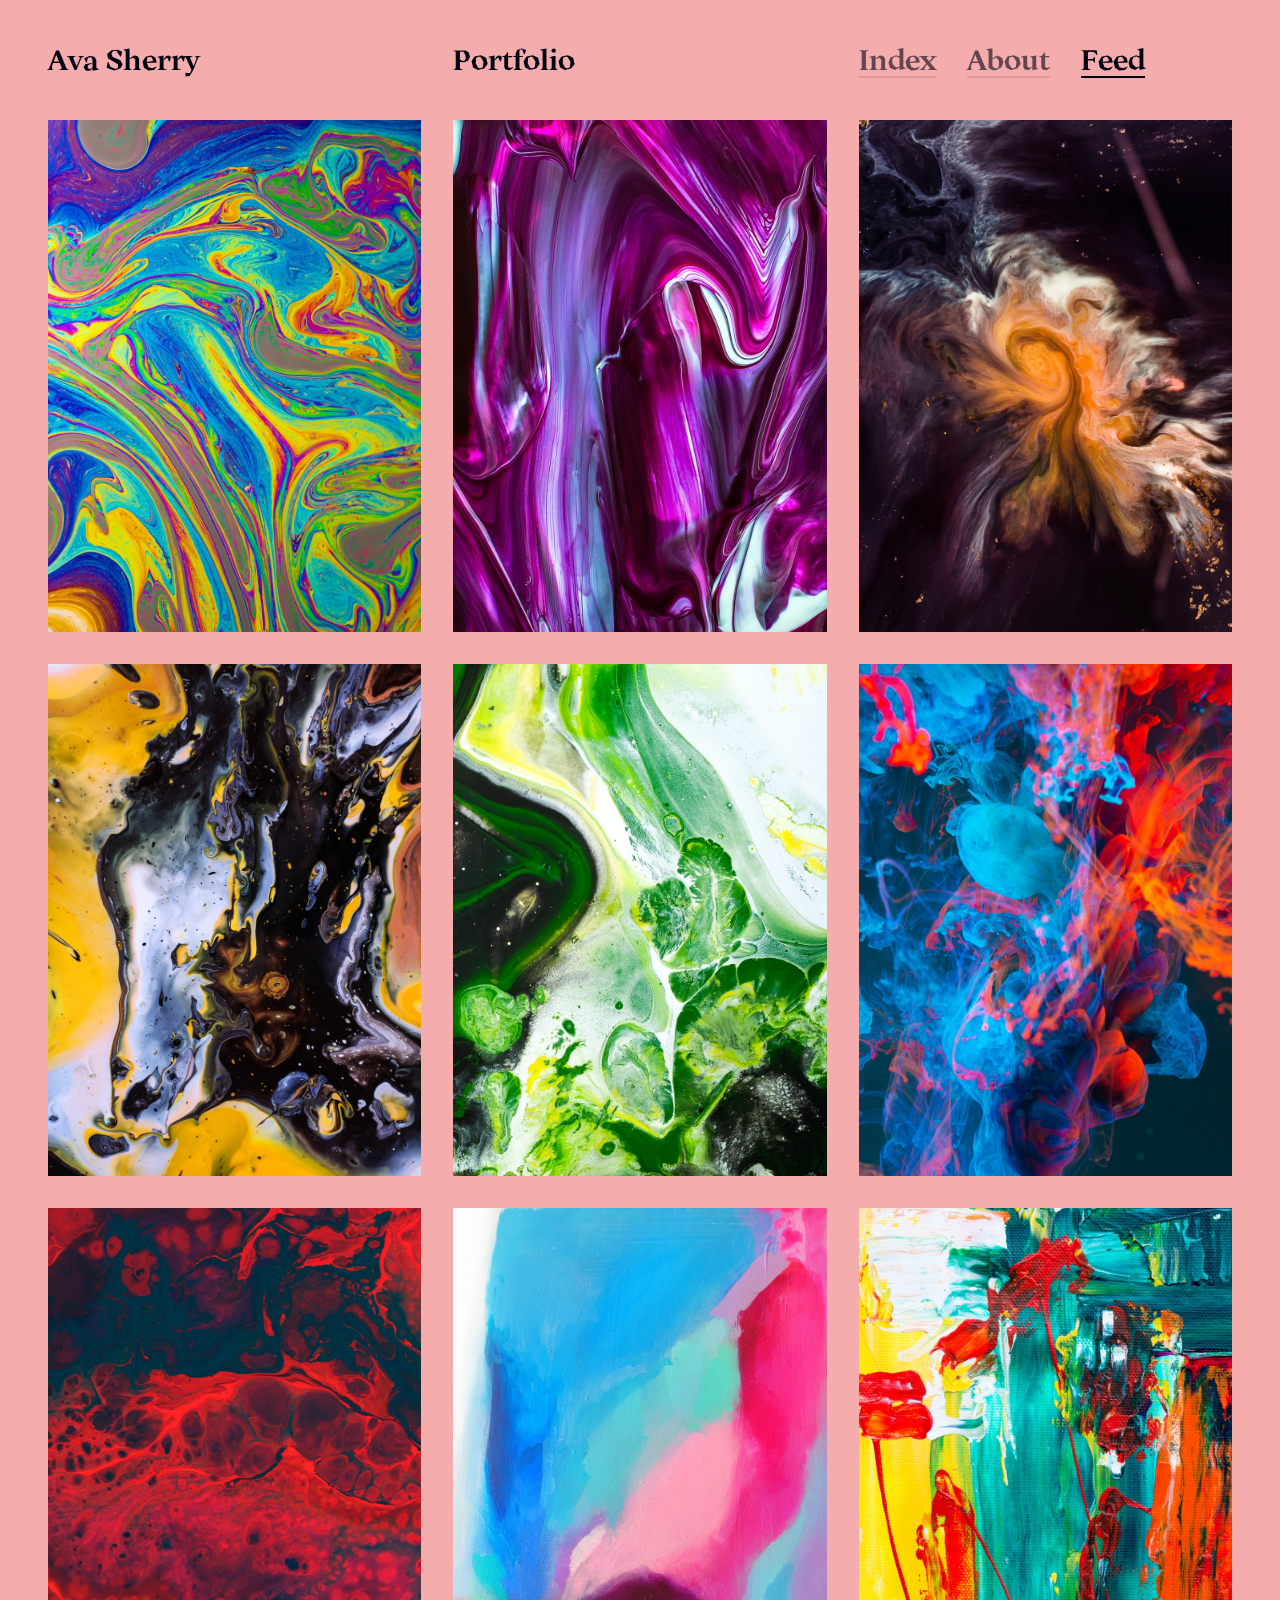
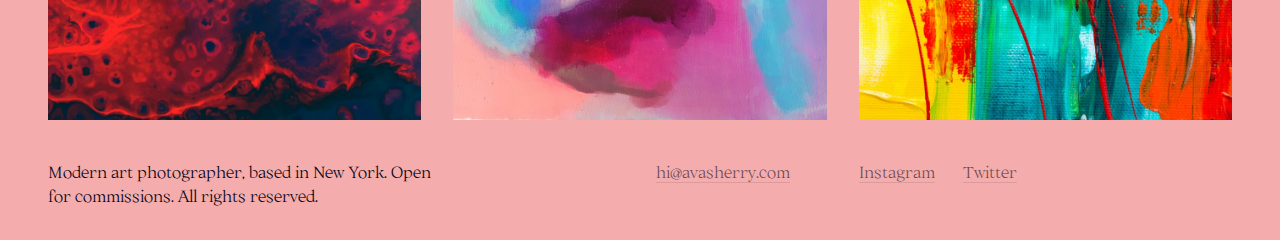
==== feed.html @ 2bc90b28 "first commit" ====
<!doctype html>
<html>
  <head>
    <meta charset="utf-8">
    <meta name="viewport" content="width=device-width, initial-scale=1">
    
    <title>Blog – Ava Sherry</title>

    <link href="_base.css" rel="stylesheet">
    <link href="style.css" rel="stylesheet">
  </head>
  <body>
    <header>
      <h1>Ava Sherry</h1>
      <p>Portfolio</p>

      <nav>
        <a href="/">Index</a>
        <a href="/about.html">About</a>
        <a href="/feed.html" class="selected">Feed</a>
      </nav>
    </header>


    <main data-barba="wrapper">
      <section class="feed" data-barba="container">
        <img src="image2.jpg">
        <img src="image3.jpg">
        <img src="image4.jpg">
        <img src="image5.jpg">
        <img src="image6.jpg">
        <img src="image7.jpg">
        <img src="image8.jpg">
        <img src="image9.jpg">
        <img src="image10.jpg">
      </section>
    </main>


    <footer>
      <p>Modern art photographer, based in New York. Open for commissions. All rights reserved.</p>
      <nav>
        <a href="mailto:hi@avasherry.com">hi@avasherry.com</a>
      </nav>
      <nav>
        <a href="https://www.instagram.com/hisuperhi">Instagram</a>
        <a href="https://twitter.com/superhi_">Twitter</a>
      </nav>
    </footer>
    <script src="barba.js" ></script>
      <script src="barba-css.js"></script>
      <script src="scripts.js"></script>
  </body>
</html>
---- _base.css ----
html, body, div, span, applet, object, iframe,
h1, h2, h3, h4, h5, h6, p, blockquote, pre,
a, abbr, acronym, address, big, cite, code,
del, dfn, em, img, ins, kbd, q, s, samp,
small, strike, strong, sub, sup, tt, var,
b, u, i, center,
dl, dt, dd, ol, ul, li,
fieldset, form, label, legend,
table, caption, tbody, tfoot, thead, tr, th, td,
article, aside, canvas, details, embed,
figure, figcaption, footer, header, hgroup,
menu, nav, output, ruby, section, summary,
time, mark, audio, video {
  margin: 0;
  padding: 0;
  border: 0;
  font-size: 100%;
  font: inherit;
  vertical-align: baseline;
}

article, aside, details, figcaption, figure,
footer, header, hgroup, menu, nav, section {
  display: block;
}
body {
  line-height: 1;
}
ol, ul {
  list-style: none;
}
blockquote, q {
  quotes: none;
}
blockquote:before, blockquote:after,
q:before, q:after {
  content: '';
  content: none;
}
table {
  border-collapse: collapse;
  border-spacing: 0;
}

img, iframe {
  vertical-align: bottom;
  max-width: 100%;
}

input, textarea, select {
  font: inherit;
}

* {
  -webkit-box-sizing: border-box;
  -moz-box-sizing: border-box;
  box-sizing: border-box;
  -webkit-font-smoothing: antialiased;
  text-rendering: optimizeLegibility;
}
---- style.css ----
@font-face {
  font-family: "Ortica";
  font-weight: 700;
  src: url(ortica-bold.woff2), url(ortica-bold.woff);
}

@font-face {
  font-family: "Ortica";
  font-weight: 400;
  src: url(ortica-light.woff2), url(ortica-light.woff);
}

:root {
  --background: #f4acac;
  --text-color: #000011;

  --nav-link: rgba(0, 0, 17, 0.6);
  --nav-link-selected: rgba(0, 0, 17, 1);
  --nav-underline: rgba(0, 0, 17, 0.1);
  --nav-underline-hover: rgba(0, 0, 17, 1);

  --timing: 0.25s;
  --bezier: cubic-bezier(0.215, 0.61, 0.355, 1);
}

body {
  font-family: Ortica, Arial;
  font-size: 20px;
  line-height: 1.5;
  background-color: var(--background);
  color: var(--text-color);
  padding: 0 48px 0 48px;

  transition: background-color calc(3 * var(--timing)) var(--bezier);
}

body.feed {
  --background: #000011;
  --text-color: #ffffff;

  --nav-link: rgba(255, 255, 255, 0.6);
  --nav-link-selected: rgba(255, 255, 255, 1);
  --nav-underline: rgba(255, 255, 255, 0.1);
  --nav-underline-hover: rgba(255, 255, 255, 1);
}

header, section, footer {
  display: grid;
  grid-template-columns: repeat(6, 1fr);
  grid-auto-flow: dense;
  grid-gap: 32px;
}

header {
  position: -webkit-sticky;
  position: sticky;
  top: 0;
  z-index: 2;

  font-weight: 700;
  font-size: 28px;
  height: 120px;
  align-items: center;
}

header h1, header p, header nav {
  grid-column: span 2;
}

a {
  text-decoration: none;
  color: var(--nav-link);
  border-bottom: 0.1em solid var(--nav-underline);
}

a:hover, a.selected {
  border-bottom-color: var(--nav-underline-hover);
}

a.selected {
  color: var(--nav-link-selected);
}

nav a {
  margin-right: 24px;
}

nav a:last-child {
  margin-right: 0;
}

.full {
  grid-column: span 6;
}

.full-img {
  height: calc(100vh - 240px);
  width: 100%;
  object-fit: cover;
}

.full-img.sticky {
  position: sticky;
  top: 120px;
}

.split {
  grid-column: span 3;
}

section p {
  margin: 0 0 24px 0;
  max-width: 30em;
}

section p:last-child {
  margin-bottom: 0;
}

footer {
  height: 120px;
  font-size: 16px;
  padding: 40px 0 0 0;
}

footer p {
  grid-column: span 3;
  max-width: 25em;
}

footer nav:last-child {
  grid-column: span 2;
}

section.feed {
  grid-auto-rows: 40vw;
}

section.feed img {
  height: 100%;
  width: 100%;
  object-fit: cover;
  grid-column: span 2;
}

.fade-leave-active, 
.fade-enter-active {
  transition: opacity var(--timing) var(--bezier), transform var(--timing) var(--bezier) ;
}


.fade-leave {
  opacity: 1;
  transform: translate(0, 0);
}

.fade-leave-to {
  opacity: 0;
  transform: translate(0, 30px);

}

.fade-enter {
  opacity: 0;
  transform: translate(0, 30px);
}

.fade-enter-to {
  opacity: 1;
  transform: translate(0, 0);

}
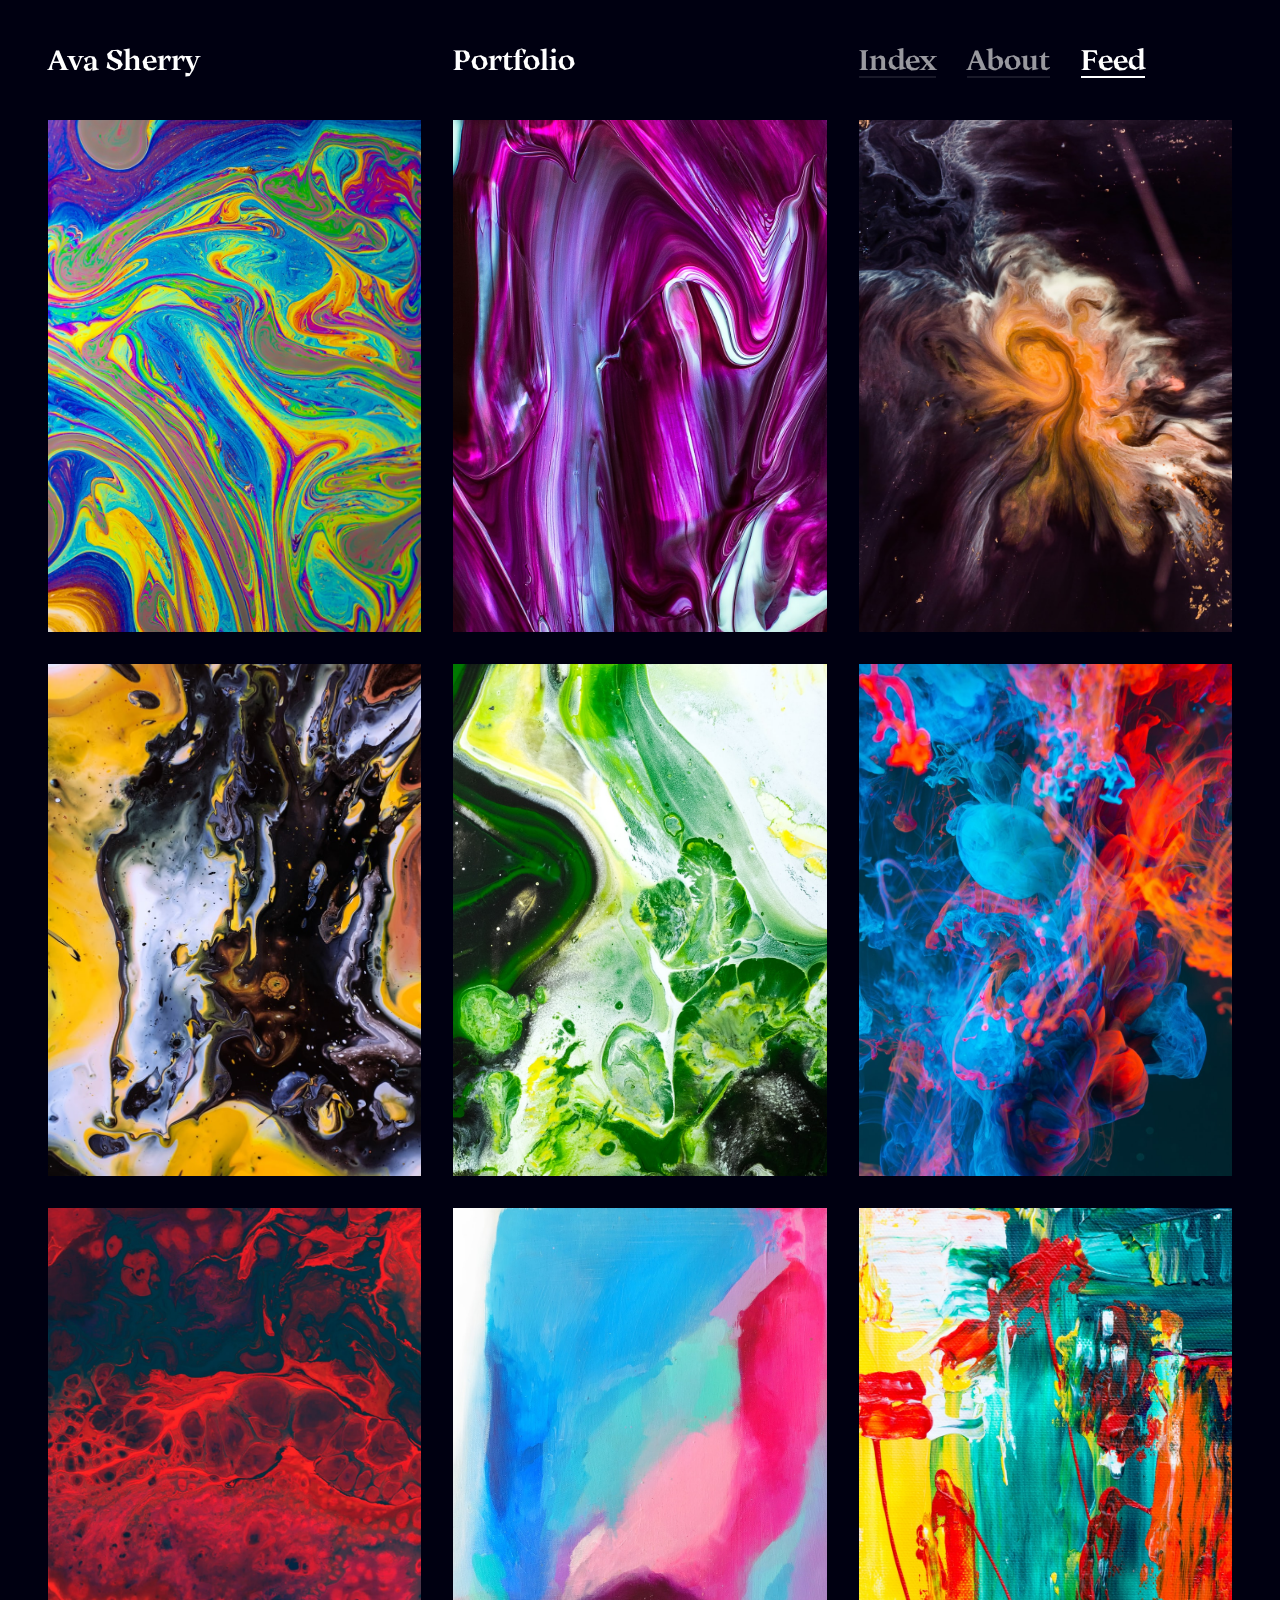
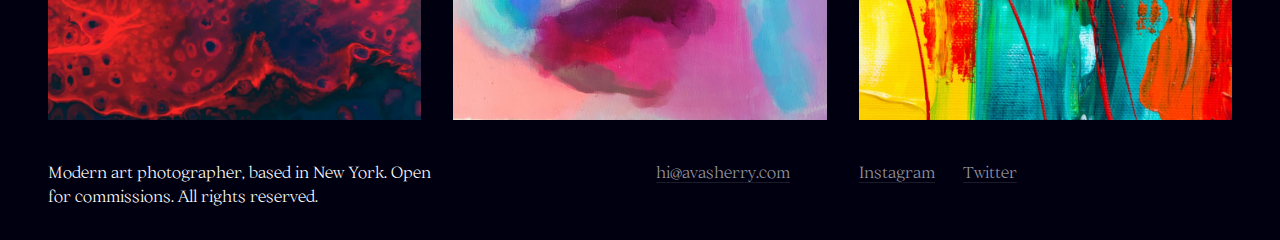
==== commit 761db58a: "completed animations" ====
--- a/feed.html
+++ b/feed.html
@@ -1,15 +1,15 @@
-<!doctype html>
+<!DOCTYPE html>
 <html>
   <head>
-    <meta charset="utf-8">
-    <meta name="viewport" content="width=device-width, initial-scale=1">
-    
+    <meta charset="utf-8" />
+    <meta name="viewport" content="width=device-width, initial-scale=1" />
+
     <title>Blog – Ava Sherry</title>
 
-    <link href="_base.css" rel="stylesheet">
-    <link href="style.css" rel="stylesheet">
+    <link href="_base.css" rel="stylesheet" />
+    <link href="style.css" rel="stylesheet" />
   </head>
-  <body>
+  <body class="feed">
     <header>
       <h1>Ava Sherry</h1>
       <p>Portfolio</p>
@@ -21,24 +21,25 @@
       </nav>
     </header>
 
-
     <main data-barba="wrapper">
-      <section class="feed" data-barba="container">
-        <img src="image2.jpg">
-        <img src="image3.jpg">
-        <img src="image4.jpg">
-        <img src="image5.jpg">
-        <img src="image6.jpg">
-        <img src="image7.jpg">
-        <img src="image8.jpg">
-        <img src="image9.jpg">
-        <img src="image10.jpg">
+      <section class="feed" data-barba="container" data-barba-namespace="feed">
+        <img src="image2.jpg" />
+        <img src="image3.jpg" />
+        <img src="image4.jpg" />
+        <img src="image5.jpg" />
+        <img src="image6.jpg" />
+        <img src="image7.jpg" />
+        <img src="image8.jpg" />
+        <img src="image9.jpg" />
+        <img src="image10.jpg" />
       </section>
     </main>
 
-
     <footer>
-      <p>Modern art photographer, based in New York. Open for commissions. All rights reserved.</p>
+      <p>
+        Modern art photographer, based in New York. Open for commissions. All
+        rights reserved.
+      </p>
       <nav>
         <a href="mailto:hi@avasherry.com">hi@avasherry.com</a>
       </nav>
@@ -47,8 +48,8 @@
         <a href="https://twitter.com/superhi_">Twitter</a>
       </nav>
     </footer>
-    <script src="barba.js" ></script>
-      <script src="barba-css.js"></script>
-      <script src="scripts.js"></script>
+    <script src="barba.js"></script>
+    <script src="barba-css.js"></script>
+    <script src="scripts.js"></script>
   </body>
-</html>+</html>
--- a/style.css
+++ b/style.css
@@ -144,7 +144,8 @@
 }
 
 .fade-leave-active, 
-.fade-enter-active {
+.fade-enter-active,
+.fade-once-active {
   transition: opacity var(--timing) var(--bezier), transform var(--timing) var(--bezier) ;
 }
 
@@ -160,13 +161,49 @@
 
 }
 
-.fade-enter {
+.fade-enter,
+.fade-once {
   opacity: 0;
   transform: translate(0, 30px);
 }
 
-.fade-enter-to {
+.fade-enter-to,
+.fade-once-to {
   opacity: 1;
   transform: translate(0, 0);
 
-}+}
+
+@keyframes  fade {
+  0% {
+    opacity: 0;
+  transform: translate(0, 30px);
+  }
+  100% {
+    opacity: 1;
+  transform: translate(0, 0);
+  }
+}
+
+header h1,
+header p,
+header nav,
+footer {
+  animation: fade var(--timing) var(--bezier) both;
+}
+
+header h1 {
+  animation-delay: var(--timing);
+}
+
+ header p {
+   animation-delay: calc(2 * var(--timing))
+ }
+
+ header nav {
+   animation-delay: calc(3 * var(--timing))
+ }
+
+  footer {
+   animation-delay: calc(4 * var(--timing))
+ }